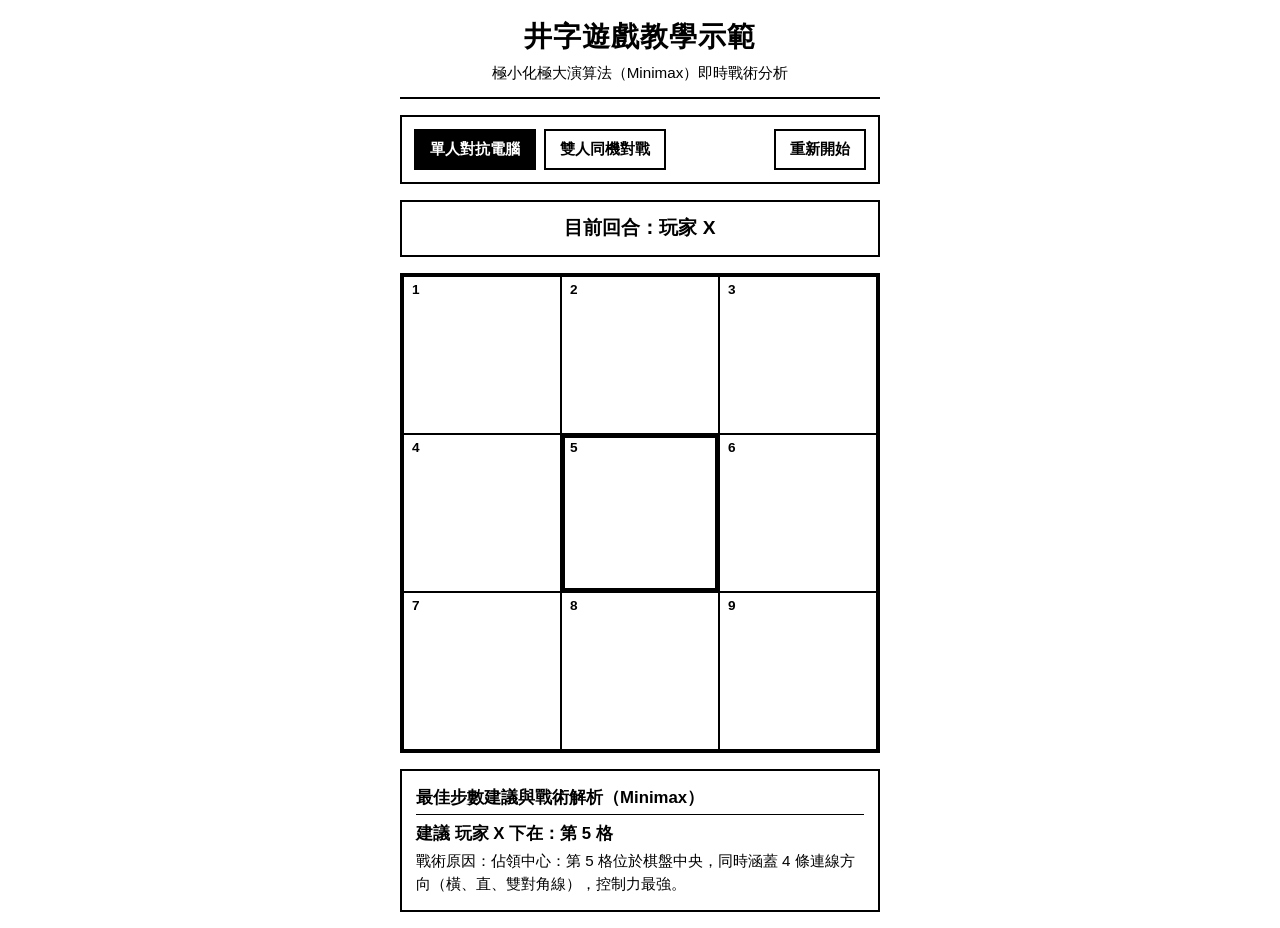
==== index.html @ ae48859a "Initial commit: Traditional Chinese Tic-Tac-Toe classroom app with Minimax advisor and tests" ====
<!DOCTYPE html>
<html lang="zh-Hant">
<head>
  <meta charset="UTF-8" />
  <meta name="viewport" content="width=device-width, initial-scale=1.0" />
  <title>井字遊戲教學示範（Tic-Tac-Toe）</title>
  <link rel="stylesheet" href="style.css" />
</head>
<body>
  <main class="container">
    <header>
      <h1>井字遊戲教學示範</h1>
      <p class="subtitle">極小化極大演算法（Minimax）即時戰術分析</p>
    </header>

    <section class="controls" aria-label="遊戲控制面板">
      <div class="mode-group" role="group" aria-label="對戰模式選擇">
        <button type="button" id="mode-pve" class="active" aria-pressed="true">
          單人對抗電腦
        </button>
        <button type="button" id="mode-pvp" aria-pressed="false">
          雙人同機對戰
        </button>
      </div>
      <button type="button" id="restart-btn">重新開始</button>
    </section>

    <section id="status-display" class="status-box" aria-live="polite">
      目前回合：玩家 X
    </section>

    <section class="board" id="board" role="grid" aria-label="井字遊戲棋盤（格子編號 1 至 9）">
      <button type="button" class="cell" data-index="0" aria-label="第 1 格，空白">
        <span class="cell-number">1</span>
        <span class="cell-mark"></span>
      </button>
      <button type="button" class="cell" data-index="1" aria-label="第 2 格，空白">
        <span class="cell-number">2</span>
        <span class="cell-mark"></span>
      </button>
      <button type="button" class="cell" data-index="2" aria-label="第 3 格，空白">
        <span class="cell-number">3</span>
        <span class="cell-mark"></span>
      </button>
      <button type="button" class="cell" data-index="3" aria-label="第 4 格，空白">
        <span class="cell-number">4</span>
        <span class="cell-mark"></span>
      </button>
      <button type="button" class="cell" data-index="4" aria-label="第 5 格，空白">
        <span class="cell-number">5</span>
        <span class="cell-mark"></span>
      </button>
      <button type="button" class="cell" data-index="5" aria-label="第 6 格，空白">
        <span class="cell-number">6</span>
        <span class="cell-mark"></span>
      </button>
      <button type="button" class="cell" data-index="6" aria-label="第 7 格，空白">
        <span class="cell-number">7</span>
        <span class="cell-mark"></span>
      </button>
      <button type="button" class="cell" data-index="7" aria-label="第 8 格，空白">
        <span class="cell-number">8</span>
        <span class="cell-mark"></span>
      </button>
      <button type="button" class="cell" data-index="8" aria-label="第 9 格，空白">
        <span class="cell-number">9</span>
        <span class="cell-mark"></span>
      </button>
    </section>

    <section class="advisor-box" id="advisor-box" aria-live="polite">
      <div class="advisor-title">最佳步數建議與戰術解析（Minimax）</div>
      <div class="advisor-move" id="advisor-move">建議下在第 5 格</div>
      <div class="advisor-reason" id="advisor-reason">
        戰術原因：佔領中心（第 5 格涵蓋 4 條連線方向，控制力最強）。
      </div>
    </section>
  </main>

  <script src="script.js"></script>
</body>
</html>
---- style.css ----
* {
  box-sizing: border-box;
  margin: 0;
  padding: 0;
}

body {
  background-color: #ffffff;
  color: #000000;
  font-family: -apple-system, BlinkMacSystemFont, "Noto Sans TC", "PingFang TC", "Microsoft JhengHei", sans-serif;
  line-height: 1.5;
  padding: 16px;
  display: flex;
  justify-content: center;
}

.container {
  width: 100%;
  max-width: 480px;
  display: flex;
  flex-direction: column;
  gap: 16px;
}

header {
  text-align: center;
  border-bottom: 2px solid #000000;
  padding-bottom: 12px;
}

h1 {
  font-size: 1.75rem;
  font-weight: 800;
  letter-spacing: 0.04em;
}

.subtitle {
  font-size: 0.95rem;
  margin-top: 4px;
}

.controls {
  display: flex;
  flex-wrap: wrap;
  gap: 8px;
  justify-content: space-between;
  align-items: center;
  border: 2px solid #000000;
  padding: 12px;
  background-color: #ffffff;
}

.mode-group {
  display: flex;
  gap: 8px;
  flex-wrap: wrap;
}

button {
  background-color: #ffffff;
  color: #000000;
  border: 2px solid #000000;
  padding: 8px 14px;
  font-size: 0.95rem;
  font-weight: 700;
  cursor: pointer;
  transition: background-color 0.1s ease, color 0.1s ease;
  touch-action: manipulation;
}

button:hover:not(:disabled) {
  background-color: #f0f0f0;
}

button.active {
  background-color: #000000;
  color: #ffffff;
}

button:focus-visible {
  outline: 3px solid #000000;
  outline-offset: 2px;
}

.status-box {
  border: 2px solid #000000;
  padding: 12px;
  text-align: center;
  font-size: 1.2rem;
  font-weight: 700;
  min-height: 54px;
  display: flex;
  align-items: center;
  justify-content: center;
  background-color: #ffffff;
}

.board {
  display: grid;
  grid-template-columns: repeat(3, 1fr);
  gap: 0;
  border: 3px solid #000000;
  width: 100%;
  aspect-ratio: 1 / 1;
  background-color: #ffffff;
}

.cell {
  position: relative;
  border: 1.5px solid #000000;
  background-color: #ffffff;
  color: #000000;
  display: flex;
  align-items: center;
  justify-content: center;
  font-size: clamp(2.4rem, 11vw, 3.6rem);
  font-weight: 800;
  cursor: pointer;
  user-select: none;
  padding: 0;
  aspect-ratio: 1 / 1;
}

.cell:hover:not(:disabled) {
  background-color: #f5f5f5;
}

.cell:disabled {
  cursor: not-allowed;
  color: #000000;
}

.cell.winning-cell {
  background-color: #e6e6e6;
  text-decoration: underline;
}

.cell.recommended-cell:not(:disabled) {
  box-shadow: inset 0 0 0 3px #000000;
}

.cell-number {
  position: absolute;
  top: 6px;
  left: 8px;
  font-size: 0.85rem;
  font-weight: 700;
  line-height: 1;
  color: #000000;
}

.cell-mark {
  line-height: 1;
}

.advisor-box {
  border: 2px solid #000000;
  padding: 14px;
  background-color: #ffffff;
}

.advisor-title {
  font-size: 1.05rem;
  font-weight: 800;
  margin-bottom: 6px;
  border-bottom: 1px solid #000000;
  padding-bottom: 4px;
}

.advisor-move {
  font-size: 1.05rem;
  font-weight: 700;
  margin-bottom: 4px;
}

.advisor-reason {
  font-size: 0.95rem;
}

@media (max-width: 420px) {
  body {
    padding: 10px;
  }

  .controls {
    flex-direction: column;
    align-items: stretch;
  }

  .mode-group {
    width: 100%;
  }

  .mode-group button,
  #restart-btn {
    flex: 1;
    text-align: center;
  }
}
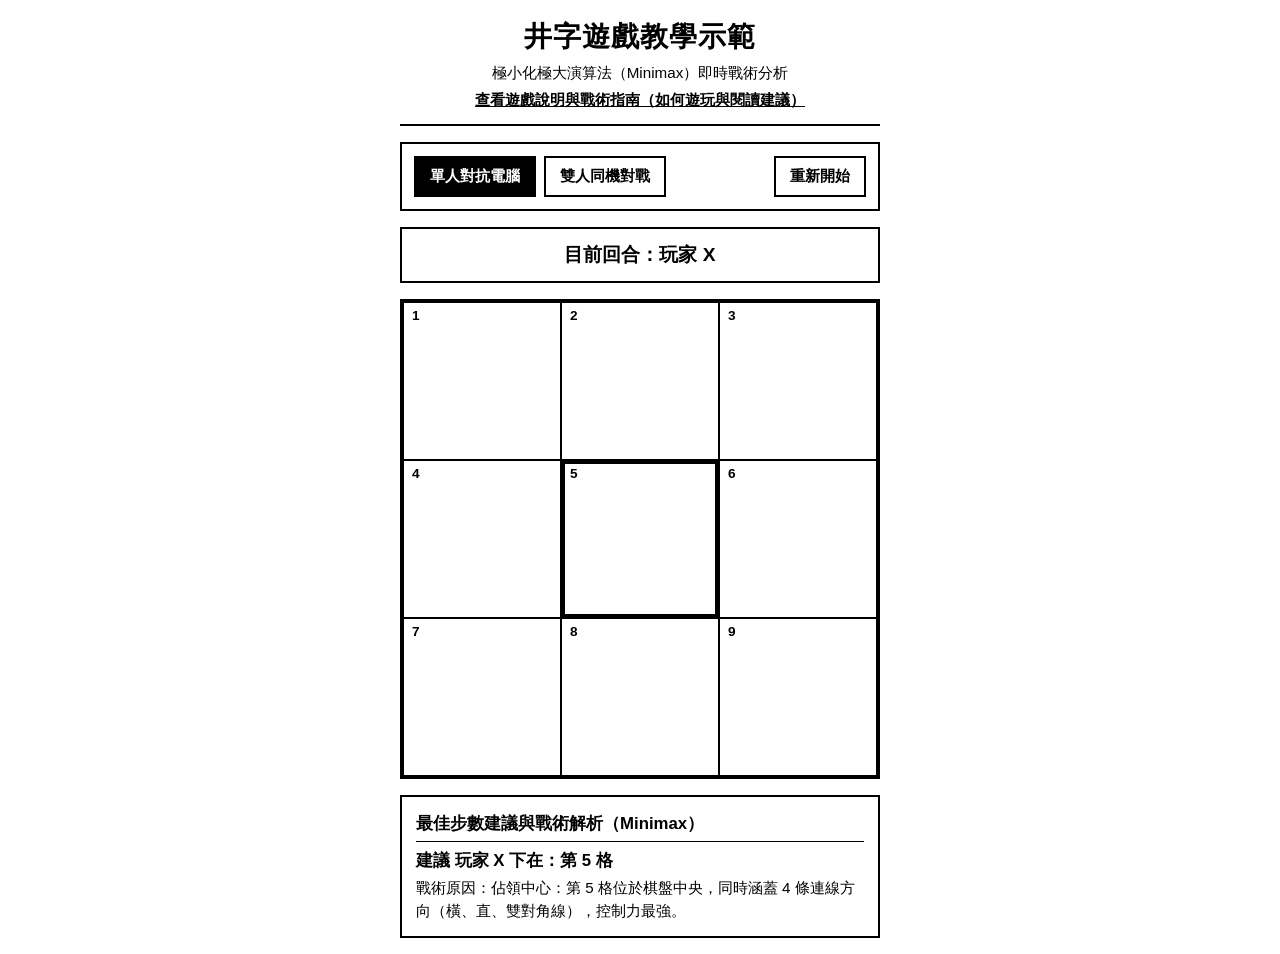
==== commit 79b472b2: "Add Traditional Chinese help.html and link from index.html (two-folder classroom simulation)" ====
--- a/index.html
+++ b/index.html
@@ -11,6 +11,9 @@
     <header>
       <h1>井字遊戲教學示範</h1>
       <p class="subtitle">極小化極大演算法（Minimax）即時戰術分析</p>
+      <p class="subtitle">
+        <a href="help.html" style="color: #000000; font-weight: 700; text-decoration: underline;">查看遊戲說明與戰術指南（如何遊玩與閱讀建議）</a>
+      </p>
     </header>
 
     <section class="controls" aria-label="遊戲控制面板">
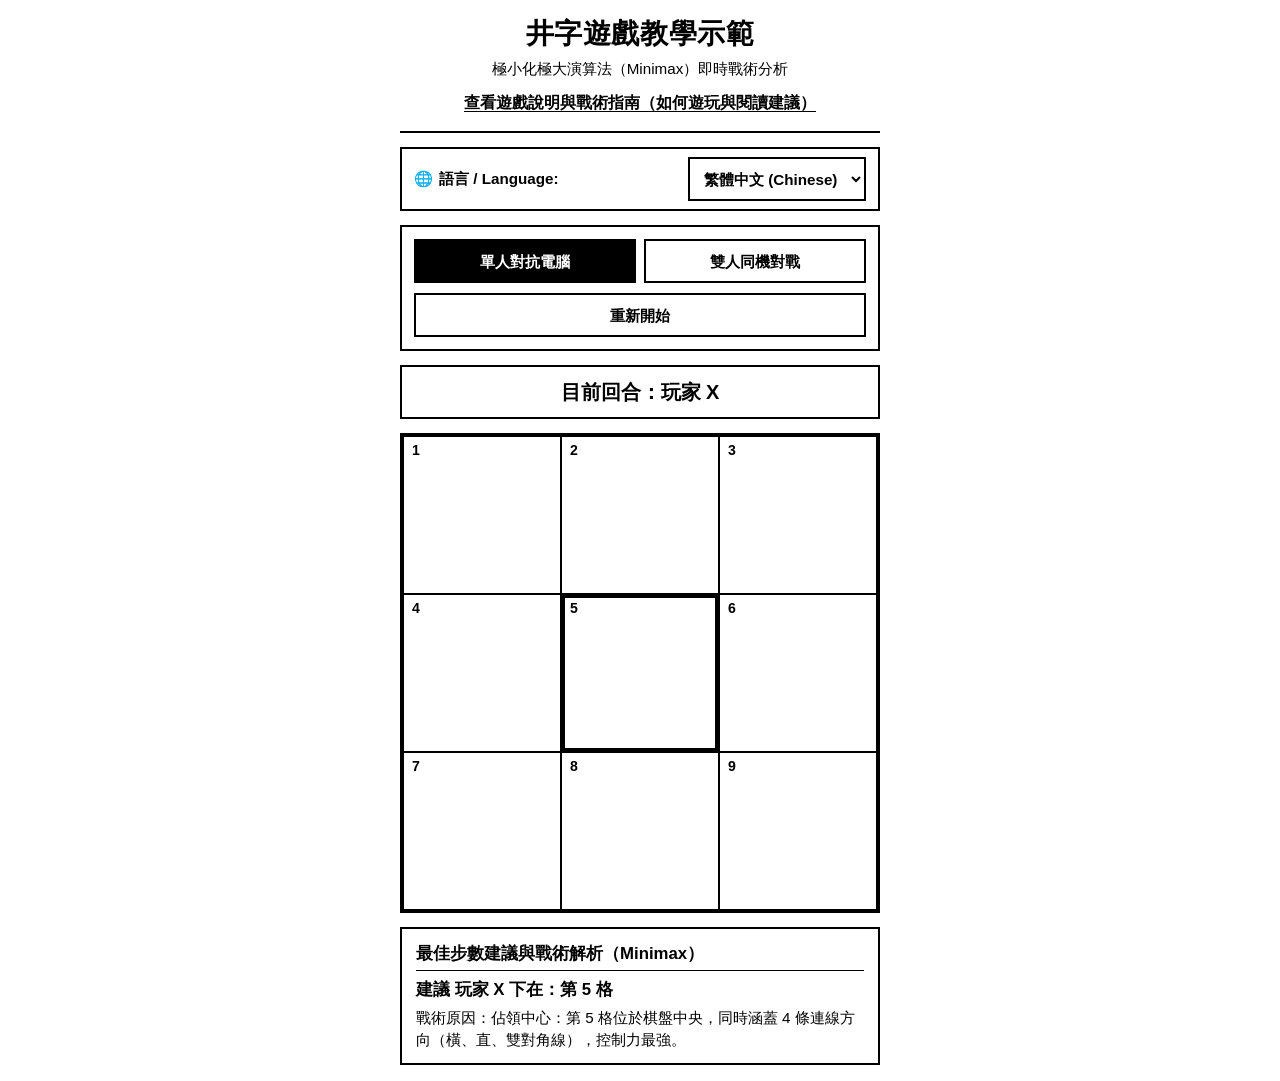
==== commit 26b457e3: "Enhance mobile RWD and add multi-language support (zh-Hant, en, ja, id)" ====
--- a/index.html
+++ b/index.html
@@ -2,22 +2,34 @@
 <html lang="zh-Hant">
 <head>
   <meta charset="UTF-8" />
-  <meta name="viewport" content="width=device-width, initial-scale=1.0" />
-  <title>井字遊戲教學示範（Tic-Tac-Toe）</title>
+  <meta name="viewport" content="width=device-width, initial-scale=1.0, viewport-fit=cover" />
+  <title id="page-title">井字遊戲教學示範（Tic-Tac-Toe）</title>
   <link rel="stylesheet" href="style.css" />
 </head>
 <body>
   <main class="container">
     <header>
-      <h1>井字遊戲教學示範</h1>
-      <p class="subtitle">極小化極大演算法（Minimax）即時戰術分析</p>
-      <p class="subtitle">
-        <a href="help.html" style="color: #000000; font-weight: 700; text-decoration: underline;">查看遊戲說明與戰術指南（如何遊玩與閱讀建議）</a>
-      </p>
+      <h1 id="header-title">井字遊戲教學示範</h1>
+      <p class="subtitle" id="header-subtitle">極小化極大演算法（Minimax）即時戰術分析</p>
+      <div class="help-link-wrapper">
+        <a href="help.html" id="help-link" class="help-link">查看遊戲說明與戰術指南（如何遊玩與閱讀建議）</a>
+      </div>
     </header>
 
+    <section class="lang-bar" aria-label="語言切換 / Language Selection">
+      <label for="lang-select" class="lang-label" id="lang-label">
+        <span aria-hidden="true">🌐</span> 語言 / Language:
+      </label>
+      <select id="lang-select" class="lang-select" aria-labelledby="lang-label">
+        <option value="zh-Hant">繁體中文 (Chinese)</option>
+        <option value="en">English</option>
+        <option value="ja">日本語 (Japanese)</option>
+        <option value="id">Bahasa Indonesia</option>
+      </select>
+    </section>
+
     <section class="controls" aria-label="遊戲控制面板">
-      <div class="mode-group" role="group" aria-label="對戰模式選擇">
+      <div class="mode-group" role="group" aria-label="對戰模式選擇" id="mode-group">
         <button type="button" id="mode-pve" class="active" aria-pressed="true">
           單人對抗電腦
         </button>
@@ -72,7 +84,7 @@
     </section>
 
     <section class="advisor-box" id="advisor-box" aria-live="polite">
-      <div class="advisor-title">最佳步數建議與戰術解析（Minimax）</div>
+      <div class="advisor-title" id="advisor-title">最佳步數建議與戰術解析（Minimax）</div>
       <div class="advisor-move" id="advisor-move">建議下在第 5 格</div>
       <div class="advisor-reason" id="advisor-reason">
         戰術原因：佔領中心（第 5 格涵蓋 4 條連線方向，控制力最強）。
--- a/style.css
+++ b/style.css
@@ -4,14 +4,22 @@
   padding: 0;
 }
 
+:root {
+  --target-size: 44px;
+}
+
 body {
   background-color: #ffffff;
   color: #000000;
-  font-family: -apple-system, BlinkMacSystemFont, "Noto Sans TC", "PingFang TC", "Microsoft JhengHei", sans-serif;
+  font-family: -apple-system, BlinkMacSystemFont, "Noto Sans TC", "Segoe UI", Roboto, "Helvetica Neue", Arial, sans-serif;
   line-height: 1.5;
-  padding: 16px;
-  display: flex;
-  justify-content: center;
+  padding-top: max(16px, env(safe-area-inset-top, 0px));
+  padding-bottom: max(16px, env(safe-area-inset-bottom, 0px));
+  padding-left: max(16px, env(safe-area-inset-left, 0px));
+  padding-right: max(16px, env(safe-area-inset-right, 0px));
+  display: flex;
+  justify-content: center;
+  overflow-wrap: break-word;
 }
 
 .container {
@@ -19,7 +27,7 @@
   max-width: 480px;
   display: flex;
   flex-direction: column;
-  gap: 16px;
+  gap: 14px;
 }
 
 header {
@@ -29,31 +37,86 @@
 }
 
 h1 {
-  font-size: 1.75rem;
+  font-size: clamp(1.4rem, 5vw, 1.75rem);
   font-weight: 800;
-  letter-spacing: 0.04em;
+  letter-spacing: 0.02em;
+  text-wrap: balance;
+  line-height: 1.3;
 }
 
 .subtitle {
+  font-size: clamp(0.85rem, 3vw, 0.95rem);
+  margin-top: 6px;
+  text-wrap: pretty;
+}
+
+.help-link-wrapper {
+  margin-top: 6px;
+}
+
+.help-link {
+  color: #000000;
+  font-weight: 700;
+  text-decoration: underline;
+  text-underline-offset: 3px;
+  display: inline-block;
+  padding: 4px 2px;
+}
+
+.help-link:hover {
+  background-color: #f0f0f0;
+}
+
+.lang-bar {
+  display: flex;
+  align-items: center;
+  justify-content: space-between;
+  gap: 8px;
+  border: 2px solid #000000;
+  padding: 8px 12px;
+  background-color: #ffffff;
+}
+
+.lang-label {
+  font-weight: 700;
   font-size: 0.95rem;
-  margin-top: 4px;
+  display: flex;
+  align-items: center;
+  gap: 6px;
+  user-select: none;
+}
+
+.lang-select {
+  font-size: 0.95rem;
+  font-weight: 700;
+  padding: 6px 10px;
+  border: 2px solid #000000;
+  background-color: #ffffff;
+  color: #000000;
+  min-height: var(--target-size);
+  cursor: pointer;
+  border-radius: 0;
+  max-width: 60%;
+}
+
+.lang-select:focus-visible {
+  outline: 3px solid #000000;
+  outline-offset: 2px;
 }
 
 .controls {
   display: flex;
-  flex-wrap: wrap;
+  flex-direction: column;
+  gap: 10px;
+  border: 2px solid #000000;
+  padding: 12px;
+  background-color: #ffffff;
+}
+
+.mode-group {
+  display: flex;
   gap: 8px;
-  justify-content: space-between;
-  align-items: center;
-  border: 2px solid #000000;
-  padding: 12px;
-  background-color: #ffffff;
-}
-
-.mode-group {
-  display: flex;
-  gap: 8px;
-  flex-wrap: wrap;
+  width: 100%;
 }
 
 button {
@@ -66,6 +129,11 @@
   cursor: pointer;
   transition: background-color 0.1s ease, color 0.1s ease;
   touch-action: manipulation;
+  min-height: var(--target-size);
+  display: inline-flex;
+  align-items: center;
+  justify-content: center;
+  line-height: 1.25;
 }
 
 button:hover:not(:disabled) {
@@ -82,17 +150,30 @@
   outline-offset: 2px;
 }
 
+.mode-group button {
+  flex: 1;
+  text-align: center;
+  padding: 8px 10px;
+}
+
+#restart-btn {
+  width: 100%;
+}
+
 .status-box {
   border: 2px solid #000000;
-  padding: 12px;
+  padding: 10px 14px;
   text-align: center;
-  font-size: 1.2rem;
+  font-size: clamp(1.05rem, 4vw, 1.25rem);
   font-weight: 700;
   min-height: 54px;
   display: flex;
   align-items: center;
   justify-content: center;
   background-color: #ffffff;
+  text-wrap: pretty;
+  word-break: break-word;
+  line-height: 1.35;
 }
 
 .board {
@@ -113,7 +194,7 @@
   display: flex;
   align-items: center;
   justify-content: center;
-  font-size: clamp(2.4rem, 11vw, 3.6rem);
+  font-size: clamp(2.2rem, 11vw, 3.6rem);
   font-weight: 800;
   cursor: pointer;
   user-select: none;
@@ -143,7 +224,7 @@
   position: absolute;
   top: 6px;
   left: 8px;
-  font-size: 0.85rem;
+  font-size: clamp(0.72rem, 2.6vw, 0.88rem);
   font-weight: 700;
   line-height: 1;
   color: #000000;
@@ -155,45 +236,119 @@
 
 .advisor-box {
   border: 2px solid #000000;
-  padding: 14px;
+  padding: 12px 14px;
   background-color: #ffffff;
 }
 
 .advisor-title {
-  font-size: 1.05rem;
+  font-size: clamp(0.95rem, 3.5vw, 1.05rem);
   font-weight: 800;
   margin-bottom: 6px;
   border-bottom: 1px solid #000000;
   padding-bottom: 4px;
+  text-wrap: balance;
 }
 
 .advisor-move {
-  font-size: 1.05rem;
+  font-size: clamp(0.95rem, 3.5vw, 1.05rem);
   font-weight: 700;
   margin-bottom: 4px;
+  text-wrap: pretty;
 }
 
 .advisor-reason {
+  font-size: clamp(0.85rem, 3vw, 0.95rem);
+  text-wrap: pretty;
+  line-height: 1.45;
+}
+
+/* Help page styles */
+.help-section {
+  border: 2px solid #000000;
+  padding: 14px;
+  background-color: #ffffff;
+}
+
+.help-section h2 {
+  font-size: clamp(1rem, 3.8vw, 1.15rem);
+  font-weight: 800;
+  border-bottom: 1px solid #000000;
+  padding-bottom: 6px;
+  margin-bottom: 10px;
+  text-wrap: balance;
+}
+
+.help-section ul {
+  padding-left: 20px;
+}
+
+.help-section li {
+  margin-bottom: 8px;
+  font-size: clamp(0.88rem, 3vw, 0.95rem);
+  text-wrap: pretty;
+  line-height: 1.5;
+}
+
+.help-section p {
+  font-size: clamp(0.88rem, 3vw, 0.95rem);
+  text-wrap: pretty;
+  line-height: 1.5;
+}
+
+.nav-link {
+  display: inline-flex;
+  align-items: center;
+  justify-content: center;
+  color: #000000;
+  background-color: #ffffff;
+  border: 2px solid #000000;
+  padding: 10px 16px;
+  font-weight: 700;
   font-size: 0.95rem;
-}
-
-@media (max-width: 420px) {
+  text-decoration: none;
+  text-align: center;
+  min-height: var(--target-size);
+  touch-action: manipulation;
+  width: 100%;
+}
+
+.nav-link:hover {
+  background-color: #f0f0f0;
+}
+
+.nav-link:focus-visible {
+  outline: 3px solid #000000;
+  outline-offset: 2px;
+}
+
+/* Mobile responsive optimizations (phones down to 320px) */
+@media (max-width: 440px) {
   body {
-    padding: 10px;
-  }
-
-  .controls {
+    padding-top: max(10px, env(safe-area-inset-top, 0px));
+    padding-bottom: max(10px, env(safe-area-inset-bottom, 0px));
+    padding-left: max(8px, env(safe-area-inset-left, 0px));
+    padding-right: max(8px, env(safe-area-inset-right, 0px));
+  }
+
+  .container {
+    gap: 12px;
+  }
+
+  .mode-group {
+    flex-direction: column;
+  }
+
+  .mode-group button {
+    width: 100%;
+  }
+
+  .lang-bar {
     flex-direction: column;
     align-items: stretch;
   }
 
-  .mode-group {
+  .lang-select {
     width: 100%;
-  }
-
-  .mode-group button,
-  #restart-btn {
-    flex: 1;
-    text-align: center;
-  }
-}
+    max-width: 100%;
+  }
+}
